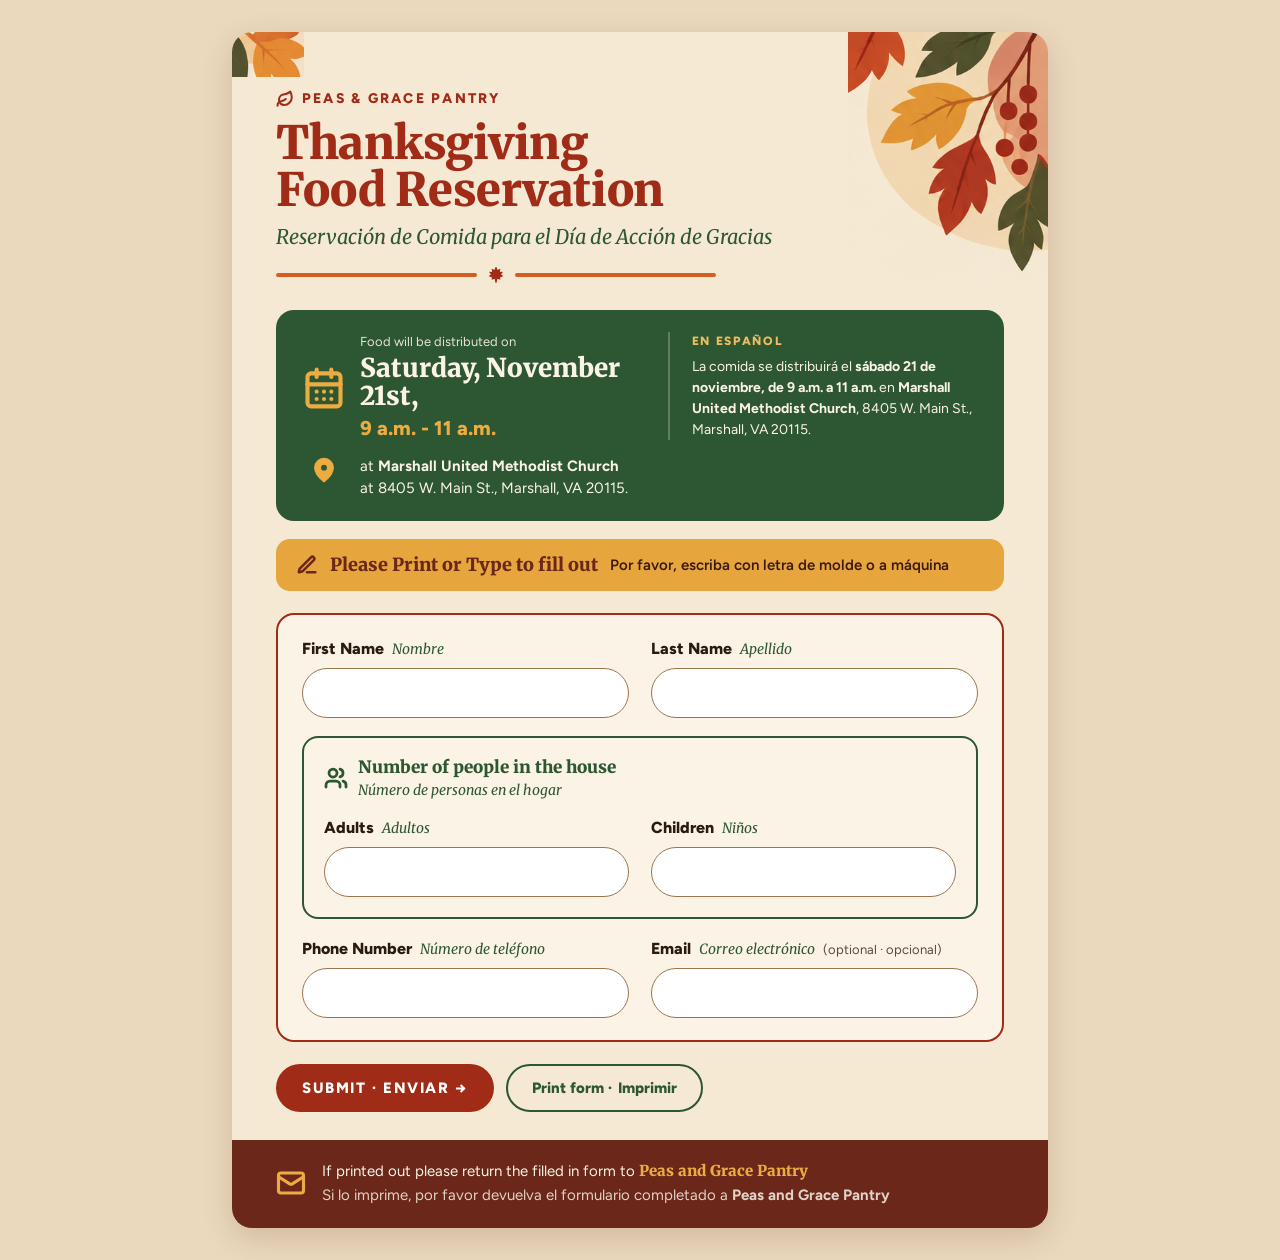
==== site/index.html @ 16106212 "Add bilingual Thanksgiving reservation form - site/: responsive, accessible bilingual form (prints t" ====
<!DOCTYPE html>
<html lang="en">
<head>
<meta charset="utf-8">
<meta name="viewport" content="width=device-width, initial-scale=1">
<title>Thanksgiving Food Reservation · Reservación de Comida — Peas &amp; Grace Pantry</title>
<meta name="description" content="Reserve a Thanksgiving food box from Peas &amp; Grace Pantry. Reserve una caja de comida para el Día de Acción de Gracias.">
<meta name="theme-color" content="#a02c18">
<link rel="preconnect" href="https://fonts.googleapis.com">
<link rel="preconnect" href="https://fonts.gstatic.com" crossorigin>
<link rel="stylesheet" href="https://fonts.googleapis.com/css2?family=Merriweather:ital,wght@0,900;1,400;1,700&amp;family=Figtree:wght@400;600;700;800&amp;display=swap">
<link rel="stylesheet" href="styles.css">
<script src="config.js"></script>
<script src="app.js" defer></script>
</head>
<body>
<a class="skip-link" href="#fn">Skip to form · Ir al formulario</a>
<main class="page">
<form class="sheet" id="reservation-form" novalidate aria-labelledby="form-title">

<img class="leaves leaves-tr" src="assets/leaves-tr.png" alt="" width="282" height="350">
<img class="leaves leaves-tl" src="assets/leaves-tl-v2.png" alt="" width="100" height="62">

<header class="masthead">
  <p class="org">
    <svg aria-hidden="true" focusable="false" width="18" height="18" viewBox="0 0 24 24" fill="none" stroke="currentColor" stroke-width="2.75" stroke-linecap="round" stroke-linejoin="round"><path d="M11 20A7 7 0 0 1 9.8 6.1C15.5 5 17 4.48 19 2c1 2 2 4.18 2 8 0 5.5-4.78 10-10 10Z"/><path d="M2 21c0-3 1.85-5.36 5.08-6C9.5 14.52 12 13 13 12"/></svg>
    <span>Peas &amp; Grace Pantry</span>
  </p>
  <h1 id="form-title">Thanksgiving Food Reservation <span class="visually-hidden" lang="es">· Reservación de Comida para el Día de Acción de Gracias</span></h1>
  <p class="subtitle" lang="es" aria-hidden="true">Reservación de Comida para el Día de Acción de Gracias</p>
  <div class="rule" aria-hidden="true">
    <span></span>
    <svg width="18" height="18" viewBox="0 0 24 24" fill="#a02c18" stroke="#a02c18" stroke-width="1.5" stroke-linejoin="round"><path d="M12 2l1.8 4.2 3.2-1.4-.9 4.1 4-.6-2.4 3.4 2.8 1.6-4.2 1.5.8 2.6-3.9-1.2L12 22l-1.2-5.8-3.9 1.2.8-2.6-4.2-1.5 2.8-1.6-2.4-3.4 4 .6-.9-4.1 3.2 1.4z"/></svg>
    <span></span>
  </div>
</header>

<section class="details" aria-label="Distribution details · Detalles de la distribución">
  <div class="details-en">
    <div class="details-row">
      <svg aria-hidden="true" focusable="false" class="icon-cal" width="44" height="44" viewBox="0 0 24 24" fill="none" stroke="#ecac41" stroke-width="2.25" stroke-linecap="round" stroke-linejoin="round"><path d="M8 2v4"/><path d="M16 2v4"/><rect width="18" height="18" x="3" y="4" rx="2"/><path d="M3 10h18"/><path d="M8 14h.01"/><path d="M12 14h.01"/><path d="M16 14h.01"/><path d="M8 18h.01"/><path d="M12 18h.01"/><path d="M16 18h.01"/></svg>
      <p class="when">
        <span class="when-lead">Food will be distributed on</span>
        <span class="when-date">Saturday, November 21st,</span>
        <span class="when-time">9 a.m. - 11 a.m.</span>
      </p>
    </div>
    <div class="details-row details-row--top">
      <svg aria-hidden="true" focusable="false" class="icon-pin" width="28" height="28" viewBox="0 0 24 24" fill="#ecac41" stroke="#ecac41" stroke-width="1" stroke-linecap="round" stroke-linejoin="round"><path d="M20 10c0 4.993-5.539 10.193-7.399 11.799a1 1 0 0 1-1.202 0C9.539 20.193 4 14.993 4 10a8 8 0 0 1 16 0"/><circle cx="12" cy="10" r="3" fill="#2d5633"/></svg>
      <p class="where">at <strong>Marshall United Methodist Church</strong><br>at 8405 W. Main St., Marshall, VA 20115.</p>
    </div>
  </div>
  <div class="details-es" lang="es">
    <p class="kicker">En español</p>
    <p>La comida se distribuirá el <strong>sábado 21 de noviembre, de 9 a.m. a 11 a.m.</strong> en <strong>Marshall United Methodist Church</strong>, 8405 W. Main St., Marshall, VA 20115.</p>
  </div>
</section>

<div class="band">
  <svg aria-hidden="true" focusable="false" width="22" height="22" viewBox="0 0 24 24" fill="none" stroke="#6a271a" stroke-width="2.75" stroke-linecap="round" stroke-linejoin="round"><path d="M12 20h9"/><path d="M16.376 3.622a1 1 0 0 1 3.002 3.002L7.368 18.635a2 2 0 0 1-.855.506l-2.872.838a.5.5 0 0 1-.62-.62l.838-2.872a2 2 0 0 1 .506-.854z"/></svg>
  <p class="band-en">Please Print or Type to fill out</p>
  <p class="band-es" lang="es">Por favor, escriba con letra de molde o a máquina</p>
</div>

<div class="fields">
  <div class="field">
    <label for="fn"><span class="en">First Name</span><span class="es" lang="es">Nombre</span></label>
    <input class="input" id="fn" name="firstName" autocomplete="given-name" required maxlength="80" aria-describedby="fn-err">
    <p class="error" id="fn-err" hidden></p>
  </div>
  <div class="field">
    <label for="ln"><span class="en">Last Name</span><span class="es" lang="es">Apellido</span></label>
    <input class="input" id="ln" name="lastName" autocomplete="family-name" required maxlength="80" aria-describedby="ln-err">
    <p class="error" id="ln-err" hidden></p>
  </div>

  <fieldset class="household">
    <legend>
      <svg aria-hidden="true" focusable="false" width="24" height="24" viewBox="0 0 24 24" fill="none" stroke="#2d5633" stroke-width="2.75" stroke-linecap="round" stroke-linejoin="round"><path d="M16 21v-2a4 4 0 0 0-4-4H6a4 4 0 0 0-4 4v2"/><circle cx="9" cy="7" r="4"/><path d="M22 21v-2a4 4 0 0 0-3-3.87"/><path d="M16 3.13a4 4 0 0 1 0 7.75"/></svg>
      <span class="legend-text"><span class="legend-en">Number of people in the house</span><span class="legend-es" lang="es">Número de personas en el hogar</span></span>
    </legend>
    <div class="field">
      <label for="ad"><span class="en">Adults</span><span class="es" lang="es">Adultos</span></label>
      <input class="input" id="ad" name="adults" type="number" min="0" max="50" step="1" inputmode="numeric" required aria-describedby="ad-err">
      <p class="error" id="ad-err" hidden></p>
    </div>
    <div class="field">
      <label for="ch"><span class="en">Children</span><span class="es" lang="es">Niños</span></label>
      <input class="input" id="ch" name="children" type="number" min="0" max="50" step="1" inputmode="numeric" required aria-describedby="ch-err">
      <p class="error" id="ch-err" hidden></p>
    </div>
  </fieldset>

  <div class="field">
    <label for="ph"><span class="en">Phone Number</span><span class="es" lang="es">Número de teléfono</span></label>
    <input class="input" id="ph" name="phone" type="tel" autocomplete="tel" required maxlength="30" aria-describedby="ph-err">
    <p class="error" id="ph-err" hidden></p>
  </div>
  <div class="field">
    <label for="em"><span class="en">Email</span><span class="es" lang="es">Correo electrónico</span><span class="optional">(optional · <span lang="es">opcional</span>)</span></label>
    <input class="input" id="em" name="email" type="email" autocomplete="email" maxlength="120" aria-describedby="em-err">
    <p class="error" id="em-err" hidden></p>
  </div>

  <!-- Spam trap: hidden from people and assistive tech; bots tend to fill it in. -->
  <div class="trap" aria-hidden="true">
    <label for="website">Leave this empty</label>
    <input id="website" name="website" type="text" tabindex="-1" autocomplete="off">
  </div>
</div>

<div class="actions" id="actions" data-noprint>
  <button type="submit" class="btn btn-submit" id="submit-btn">Submit · <span lang="es">Enviar</span> <span aria-hidden="true">→</span></button>
  <button type="button" class="btn btn-print" id="print-btn">Print form · <span lang="es">Imprimir</span></button>
</div>

<div class="alert" id="send-error" role="alert" hidden data-noprint></div>

<div class="thanks" id="thanks" tabindex="-1" hidden data-noprint>
  <p class="thanks-title">Thank you, <span id="thanks-name"></span>!</p>
  <p>Your reservation has been received. See you Saturday, November 21st.</p>
  <p class="thanks-es" lang="es">Hemos recibido su reservación. Nos vemos el sábado 21 de noviembre.</p>
  <div><button type="button" class="btn btn-edit" id="edit-btn">Edit · <span lang="es">Editar</span></button></div>
</div>

<footer class="return-note">
  <svg aria-hidden="true" focusable="false" width="30" height="30" viewBox="0 0 24 24" fill="none" stroke="#ecac41" stroke-width="2.5" stroke-linecap="round" stroke-linejoin="round"><rect width="20" height="16" x="2" y="4" rx="2"/><path d="m22 7-8.97 5.7a1.94 1.94 0 0 1-2.06 0L2 7"/></svg>
  <div>
    <p>If printed out please return the filled in form to <strong class="pantry">Peas and Grace Pantry</strong></p>
    <p class="return-es" lang="es">Si lo imprime, por favor devuelva el formulario completado a <strong>Peas and Grace Pantry</strong></p>
  </div>
</footer>
</form>
</main>
</body>
</html>
---- site/styles.css ----
/* Thanksgiving Food Reservation — colors and type match the Peas & Grace flyer. */
:root {
  --rust: #a02c18;
  --rust-dark: #86230f;
  --brown: #6a271a;
  --green: #2d5633;
  --green-tint: #e3e6cf;
  --gold: #ecac41;
  --gold-text: #f2bd5e;   /* lighter gold for small text on green (4.9:1) */
  --gold-band: #e6a63d;
  --orange: #d45e21;
  --cream: #fbf3e5;
  --sheet: #f5e9d3;
  --page: #ead9bd;
  --ink: #2a1a14;
  --input-border: #9a7550; /* 3.8:1 against the card, so boxes are visible to low-vision users */
  --error: #a02c18;
  --serif: Merriweather, Georgia, serif;
  --sans: Figtree, system-ui, -apple-system, "Segoe UI", sans-serif;
  --sheet-pad: 44px;
}

*, *::before, *::after { box-sizing: border-box; }
html { -webkit-text-size-adjust: 100%; }
body {
  margin: 0;
  background: var(--page);
  color: var(--ink);
  font-family: var(--sans);
  font-size: 15px;
  line-height: 1.55;
  -webkit-print-color-adjust: exact;
  print-color-adjust: exact;
}
p { margin: 0; }
img { display: block; max-width: 100%; }
a { color: var(--rust); }
a:hover { color: var(--brown); }
:focus { outline: none; }
:focus-visible { outline: 3px solid var(--orange); outline-offset: 2px; }

.visually-hidden {
  position: absolute !important; width: 1px; height: 1px; padding: 0; margin: -1px;
  overflow: hidden; clip: rect(0 0 0 0); white-space: nowrap; border: 0;
}
.skip-link {
  position: absolute; left: 16px; top: -100px; z-index: 10;
  background: var(--rust); color: #fff; padding: 10px 16px; border-radius: 999px;
  font-weight: 700; text-decoration: none;
}
.skip-link:focus { top: 12px; color: #fff; }

/* — page & sheet — */
.page { min-height: 100vh; padding: 32px 16px; }
.sheet {
  position: relative; overflow: hidden;
  max-width: 8.5in; margin: 0 auto;
  background: var(--sheet);
  border-radius: 20px;
  box-shadow: 0 10px 30px rgba(106, 39, 26, .18);
  padding: var(--sheet-pad) var(--sheet-pad) 0;
}
.leaves { position: absolute; top: 0; height: auto; pointer-events: none; }
.leaves-tr { right: 0; width: 200px; }
.leaves-tl { left: 0; width: 72px; }

/* — masthead — */
.masthead { position: relative; display: flex; flex-direction: column; gap: 10px; max-width: 74%; }
.org {
  display: flex; align-items: center; gap: 8px; margin-top: 12px;
  color: var(--rust); font-weight: 800; font-size: 14px; letter-spacing: .16em; text-transform: uppercase;
}
h1 {
  margin: 0; color: var(--rust);
  font-family: var(--serif); font-weight: 900; font-size: 46px; line-height: 1.02; letter-spacing: -.01em;
  text-wrap: balance;
}
.subtitle { font-family: var(--serif); font-style: italic; font-size: 20px; line-height: 1.3; color: var(--green); }
.rule { display: flex; align-items: center; gap: 10px; margin-top: 6px; max-width: 440px; }
.rule span { flex: 1; height: 4px; border-radius: 4px; background: var(--orange); }

/* — distribution details (green box) — */
.details {
  position: relative; margin-top: 26px;
  background: var(--green); color: var(--cream);
  border-radius: 18px; padding: 22px 26px;
  display: grid; grid-template-columns: minmax(0, 1.1fr) minmax(0, 1fr); gap: 24px; align-items: start;
}
.details-en { display: flex; flex-direction: column; gap: 12px; }
.details-row { display: flex; gap: 14px; align-items: center; }
.details-row--top { align-items: flex-start; }
.icon-cal { flex: none; }
.icon-pin { flex: none; margin: 0 8px; }
.when { display: flex; flex-direction: column; gap: 2px; }
.when-lead { font-size: 13px; opacity: .9; }
.when-date { font-family: var(--serif); font-weight: 900; font-size: 26px; line-height: 1.1; }
.when-time { font-weight: 800; font-size: 20px; color: var(--gold); }
.where { font-size: 15px; line-height: 1.45; }
.details-es {
  display: flex; flex-direction: column; gap: 6px;
  padding-left: 22px; border-left: 2px solid rgba(251, 243, 229, .25);
  font-size: 14px; line-height: 1.5;
}
.details-es p { text-wrap: pretty; }
.kicker { font-weight: 800; font-size: 12px; letter-spacing: .14em; text-transform: uppercase; color: var(--gold-text); }

/* — "Please print or type" band — */
.band {
  position: relative; margin-top: 18px;
  background: var(--gold-band); border-radius: 14px; padding: 12px 20px;
  display: flex; align-items: center; gap: 12px; flex-wrap: wrap;
}
.band svg { flex: none; }
.band-en { font-family: var(--serif); font-weight: 900; font-size: 18px; color: var(--brown); }
.band-es { font-size: 15px; font-weight: 600; color: #3d1a10; }

/* — fields — */
.fields {
  position: relative; margin-top: 22px;
  border: 2px solid var(--rust); border-radius: 18px; padding: 22px 24px;
  display: grid; grid-template-columns: repeat(2, minmax(0, 1fr)); gap: 18px 22px;
  background: var(--cream);
}
.field { min-width: 0; }
.field > label {
  display: flex; flex-wrap: wrap; column-gap: 8px; align-items: baseline;
  color: var(--ink); font-size: 16px; margin-bottom: 6px;
}
.en { font-weight: 800; }
.es { font-family: var(--serif); font-style: italic; font-size: 14px; color: var(--green); }
.optional { font-size: 13px; color: #5c4a40; }
.input {
  display: block; width: 100%; height: 50px; margin: 0;
  font: inherit; font-size: 17px; color: var(--ink); caret-color: var(--rust);
  background: #fff;
  border: 1.5px solid var(--input-border); border-radius: 999px; padding: 0 18px;
  -moz-appearance: textfield;
}
.input::-webkit-outer-spin-button, .input::-webkit-inner-spin-button { -webkit-appearance: none; margin: 0; }
.input:hover { border-color: var(--brown); }
.input:focus-visible { border-color: var(--orange); outline: 3px solid var(--orange); outline-offset: 1px; }
.input[aria-invalid="true"] { border-color: var(--error); border-width: 2px; }
.error {
  display: flex; gap: 6px; align-items: flex-start;
  margin-top: 6px; padding-left: 12px;
  color: var(--error); font-size: 14px; font-weight: 700; line-height: 1.35;
}
.error::before { content: "!"; flex: none; display: inline-grid; place-items: center; width: 18px; height: 18px; border-radius: 50%; background: var(--error); color: #fff; font-size: 12px; margin-top: 1px; }
.error[hidden] { display: none; }

.household {
  grid-column: 1 / -1; min-width: 0;
  border: 2px solid var(--green); border-radius: 16px; margin: 0; padding: 16px 20px 20px;
  display: grid; grid-template-columns: repeat(2, minmax(0, 1fr)); gap: 12px 22px;
}
.household legend {
  float: left; grid-column: 1 / -1; width: 100%; padding: 0; margin-bottom: 2px;
  display: flex; gap: 10px; align-items: center;
}
.household legend svg { flex: none; }
.legend-text { display: flex; flex-direction: column; }
.legend-en { font-family: var(--serif); font-weight: 900; font-size: 17px; color: var(--green); }
.legend-es { font-family: var(--serif); font-style: italic; font-size: 14px; color: var(--green); }

.trap { position: absolute; left: -9999px; width: 1px; height: 1px; overflow: hidden; }

/* — buttons — */
.actions { position: relative; margin-top: 22px; display: flex; gap: 12px; flex-wrap: wrap; align-items: center; }
.actions[hidden] { display: none; }
.btn {
  display: inline-flex; align-items: center; justify-content: center; gap: 6px;
  min-height: 48px; cursor: pointer; white-space: nowrap;
  font-family: var(--sans); font-weight: 800; font-size: 15px; line-height: 1.2;
  border-radius: 999px;
}
.btn:disabled { opacity: .6; cursor: progress; }
.btn-submit {
  background: var(--rust); color: #fff; border: 0; padding: 14px 26px;
  letter-spacing: .1em; text-transform: uppercase;
}
.btn-submit:hover:not(:disabled) { background: var(--rust-dark); }
.btn-submit:active:not(:disabled) { background: var(--brown); }
.btn-print { background: transparent; color: var(--green); border: 2px solid var(--green); padding: 12px 24px; }
.btn-print:hover { background: var(--green-tint); }
.btn-edit {
  min-height: 44px; margin-top: 8px;
  background: transparent; color: var(--cream); border: 2px solid var(--cream); padding: 8px 18px; font-weight: 700;
}
.btn-edit:hover { background: rgba(251, 243, 229, .12); }
.btn-edit:focus-visible { outline-color: var(--gold); }

/* — status messages — */
.alert {
  position: relative; margin-top: 16px;
  background: #fde9e4; color: #6d1a0c; border: 2px solid var(--error); border-radius: 14px; padding: 12px 18px;
  font-size: 15px; font-weight: 600;
}
.alert[hidden] { display: none; }
.thanks {
  position: relative; margin-top: 22px;
  background: var(--green); color: var(--cream); border-radius: 18px; padding: 18px 24px;
  display: flex; flex-direction: column; gap: 4px; font-size: 15px;
}
.thanks[hidden] { display: none; }
.thanks:focus-visible { outline-offset: 3px; }
.thanks-title { font-family: var(--serif); font-weight: 900; font-size: 22px; }
.thanks-es { color: var(--gold-text); }

/* — footer — */
.return-note {
  position: relative; margin: 28px calc(-1 * var(--sheet-pad)) 0;
  background: var(--brown); color: var(--cream);
  padding: 20px var(--sheet-pad) 22px;
  display: flex; align-items: center; gap: 16px;
}
.return-note svg { flex: none; }
.return-note > div { display: flex; flex-direction: column; gap: 3px; font-size: 15px; line-height: 1.4; }
.pantry { font-family: var(--serif); font-weight: 900; color: var(--gold); }
.return-es { color: #e2d3c6; }

/* — tablet — */
@media screen and (max-width: 760px) {
  :root { --sheet-pad: 28px; }
  .page { padding: 20px 12px; }
  .leaves-tr { width: 150px; }
  h1 { font-size: 38px; }
  .details { grid-template-columns: minmax(0, 1fr); gap: 16px; }
  .details-es { padding-left: 0; padding-top: 14px; border-left: 0; border-top: 2px solid rgba(251, 243, 229, .25); }
}

/* — phone — */
@media screen and (max-width: 560px) {
  :root { --sheet-pad: 18px; }
  .page { padding: 0; }
  .sheet { border-radius: 0; box-shadow: none; }
  .leaves-tr { width: 104px; }
  .leaves-tl { width: 52px; }
  .masthead { max-width: calc(100% - 64px); }
  .org { font-size: 12px; letter-spacing: .12em; margin-top: 20px; }
  h1 { font-size: 32px; line-height: 1.08; }
  .subtitle { font-size: 17px; }
  .details { padding: 18px; border-radius: 16px; }
  .icon-cal { width: 36px; height: 36px; }
  .icon-pin { margin: 0 4px; }
  .when-date { font-size: 23px; }
  .band { padding: 12px 16px; row-gap: 4px; }
  .band-es { flex-basis: 100%; padding-left: 34px; }
  .fields { grid-template-columns: minmax(0, 1fr); padding: 18px 14px; border-radius: 16px; }
  .household { grid-template-columns: minmax(0, 1fr) minmax(0, 1fr); padding: 14px 14px 16px; gap: 12px 14px; }
  .actions .btn { flex: 1 1 100%; }
  .return-note { align-items: flex-start; }
}

@media screen and (max-width: 340px) {
  .household { grid-template-columns: minmax(0, 1fr); }
  .btn-submit { letter-spacing: .04em; padding-inline: 16px; }
}

@media (prefers-reduced-motion: no-preference) {
  .btn, .input { transition: background-color .15s, border-color .15s; }
}

@media (forced-colors: active) {
  .input, .btn, .fields, .household, .details, .band, .thanks, .alert { border: 2px solid CanvasText; }
}

/* — print: one US Letter page with empty boxes to write in — */
@media print {
  @page { size: letter; margin: .3in; }
  :root { --sheet-pad: 32px; }
  body { background: #fff; }
  .page { padding: 0; min-height: 0; }
  .skip-link, [data-noprint], .error { display: none !important; }
  .sheet { box-shadow: none; margin: 0; max-width: none; border-radius: 20px; padding: 24px 32px 0; zoom: .9; }
  /* Keep everything on one sheet of US Letter. */
  .masthead { gap: 6px; }
  h1 { font-size: 40px; }
  .details { margin-top: 18px; padding: 18px 24px; }
  .band { margin-top: 14px; padding: 10px 20px; }
  .fields { margin-top: 16px; padding: 18px 22px; gap: 14px 22px; }
  .household { padding: 12px 20px 16px; }
  .return-note { margin-top: 18px; padding-top: 16px; padding-bottom: 18px; }
}
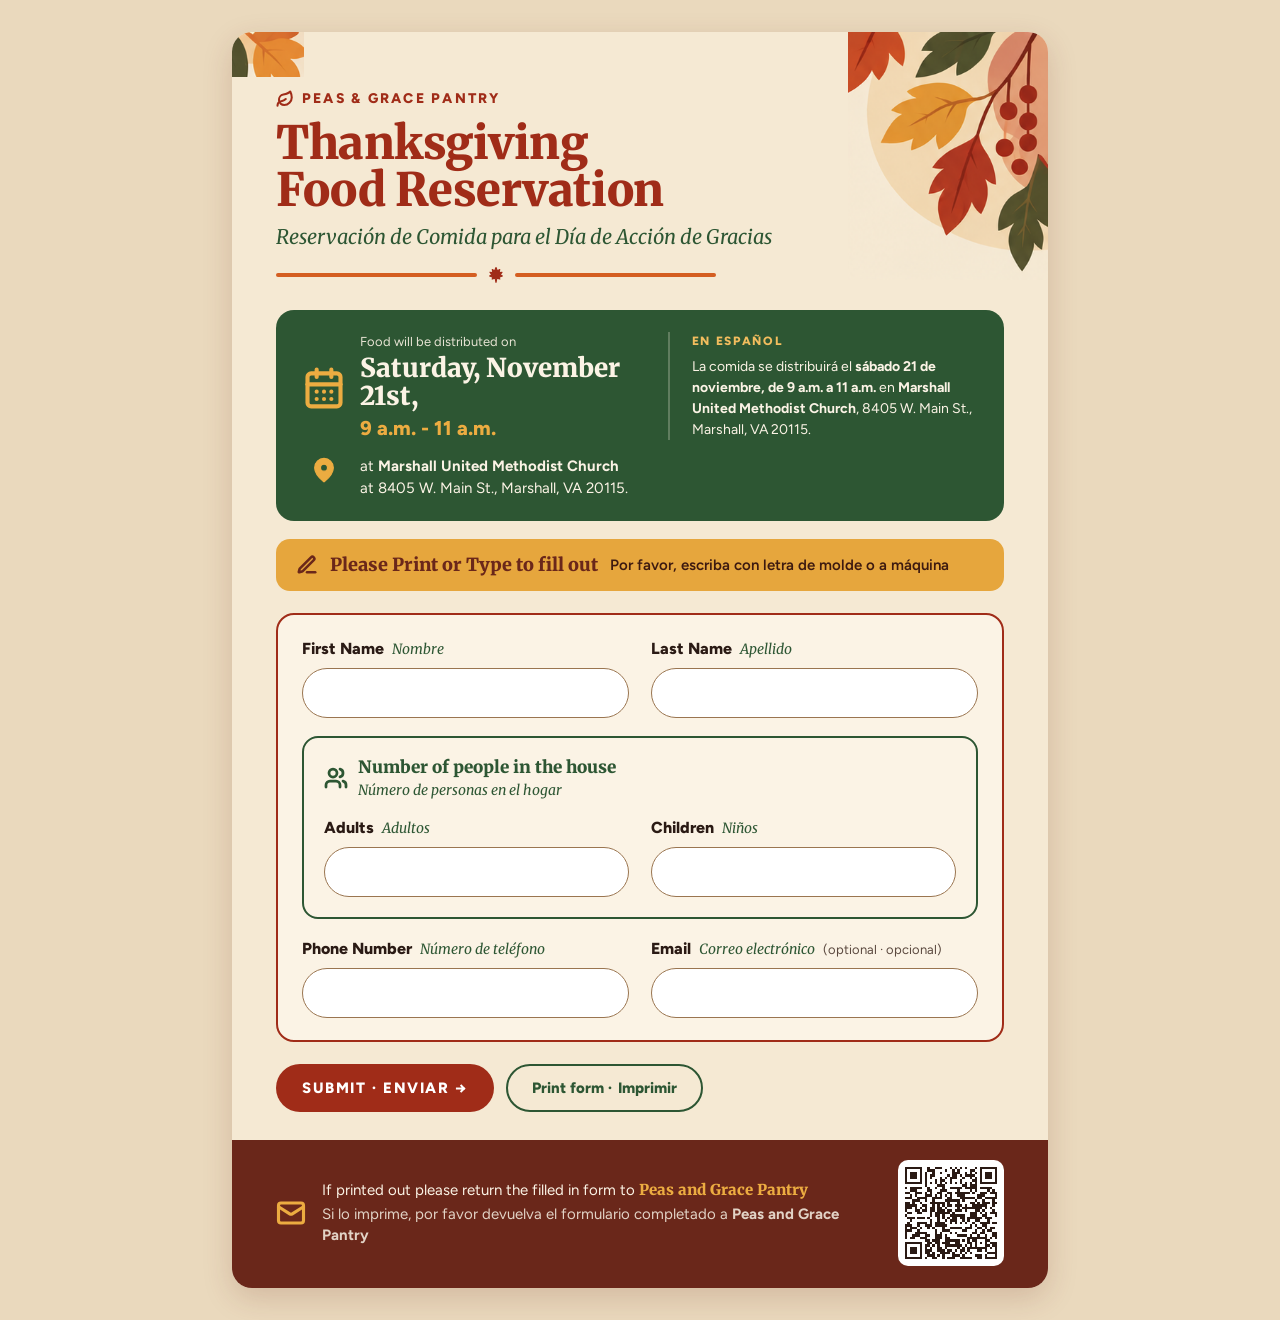
==== commit dcf62d5f: "Add QR code to the online form on printed/PDF copies Co-Authored-By: Claude Opus 5.5 <noreply@anthro" ====
--- a/site/index.html
+++ b/site/index.html
@@ -128,6 +128,10 @@
   <div>
     <p>If printed out please return the filled in form to <strong class="pantry">Peas and Grace Pantry</strong></p>
     <p class="return-es" lang="es">Si lo imprime, por favor devuelva el formulario completado a <strong>Peas and Grace Pantry</strong></p>
+    <p class="online-note print-only">Prefer to reserve online? Scan the code. · <span lang="es">¿Prefiere reservar en línea? Escanee el código.</span><br><span class="online-url">absenteerealitycheck.github.io/thanksgiving-reservations</span></p>
+  </div>
+  <div class="qr print-only">
+    <img src="assets/qr-online-form.svg" alt="QR code to the online reservation form" width="92" height="92">
   </div>
 </footer>
 </form>
--- a/site/styles.css
+++ b/site/styles.css
@@ -217,6 +217,13 @@
 .return-note > div { display: flex; flex-direction: column; gap: 3px; font-size: 15px; line-height: 1.4; }
 .pantry { font-family: var(--serif); font-weight: 900; color: var(--gold); }
 .return-es { color: #e2d3c6; }
+
+/* QR code back to the online form — shown only on paper / PDF */
+.print-only { display: none; }
+.online-note { margin-top: 6px; font-weight: 700; color: var(--gold); }
+.online-url { font-weight: 600; color: var(--cream); letter-spacing: .01em; }
+.qr { flex: none; margin-left: auto; background: #fff; border-radius: 10px; padding: 7px; }
+.qr img { width: 92px; height: 92px; }
 
 /* — tablet — */
 @media screen and (max-width: 760px) {
@@ -271,6 +278,7 @@
   body { background: #fff; }
   .page { padding: 0; min-height: 0; }
   .skip-link, [data-noprint], .error { display: none !important; }
+  .print-only { display: block; }
   .sheet { box-shadow: none; margin: 0; max-width: none; border-radius: 20px; padding: 24px 32px 0; zoom: .9; }
   /* Keep everything on one sheet of US Letter. */
   .masthead { gap: 6px; }
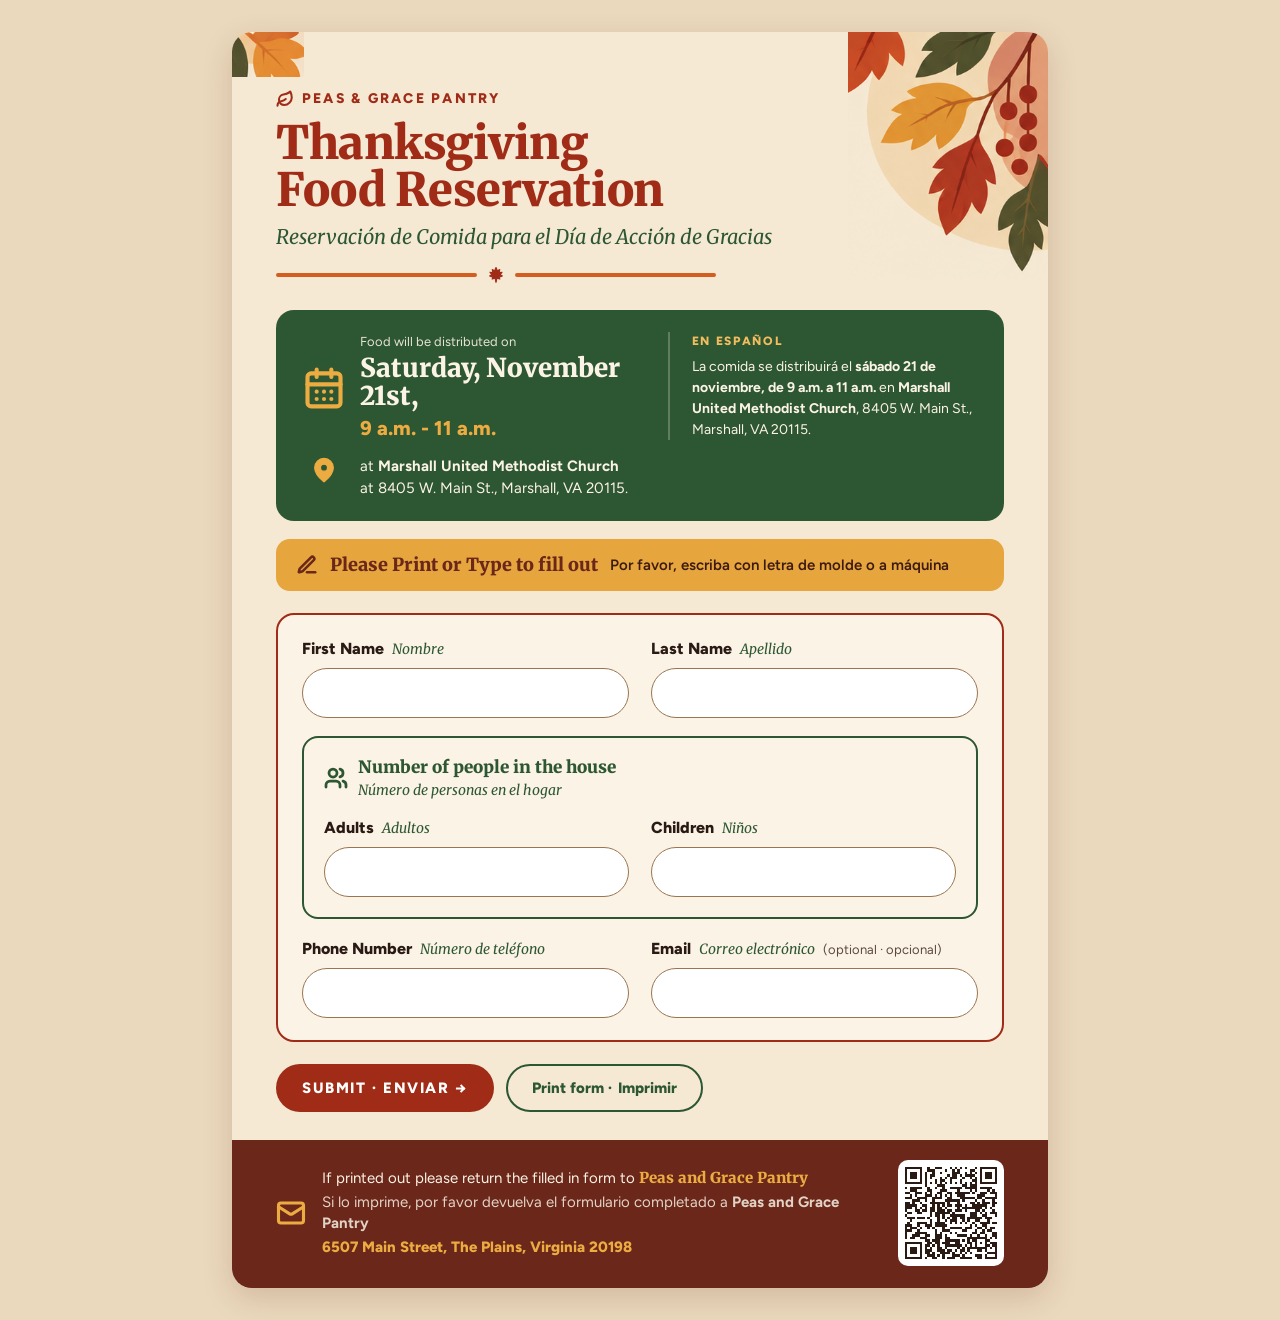
==== commit dc363006: "Add Peas and Grace Pantry return address to footer Co-Authored-By: Claude Opus 5.5 <noreply@anthropi" ====
--- a/site/index.html
+++ b/site/index.html
@@ -128,6 +128,7 @@
   <div>
     <p>If printed out please return the filled in form to <strong class="pantry">Peas and Grace Pantry</strong></p>
     <p class="return-es" lang="es">Si lo imprime, por favor devuelva el formulario completado a <strong>Peas and Grace Pantry</strong></p>
+    <address class="pantry-address">6507 Main Street, The Plains, Virginia 20198</address>
     <p class="online-note print-only">Prefer to reserve online? Scan the code. · <span lang="es">¿Prefiere reservar en línea? Escanee el código.</span><br><span class="online-url">absenteerealitycheck.github.io/thanksgiving-reservations</span></p>
   </div>
   <div class="qr print-only">
--- a/site/styles.css
+++ b/site/styles.css
@@ -217,10 +217,11 @@
 .return-note > div { display: flex; flex-direction: column; gap: 3px; font-size: 15px; line-height: 1.4; }
 .pantry { font-family: var(--serif); font-weight: 900; color: var(--gold); }
 .return-es { color: #e2d3c6; }
+.pantry-address { font-style: normal; font-weight: 800; color: var(--gold); }
 
 /* QR code back to the online form — shown only on paper / PDF */
 .print-only { display: none; }
-.online-note { margin-top: 6px; font-weight: 700; color: var(--gold); }
+.online-note { margin-top: 8px; padding-top: 8px; border-top: 1px solid rgba(251, 243, 229, .25); font-weight: 600; color: #e2d3c6; }
 .online-url { font-weight: 600; color: var(--cream); letter-spacing: .01em; }
 .qr { flex: none; margin-left: auto; background: #fff; border-radius: 10px; padding: 7px; }
 .qr img { width: 92px; height: 92px; }
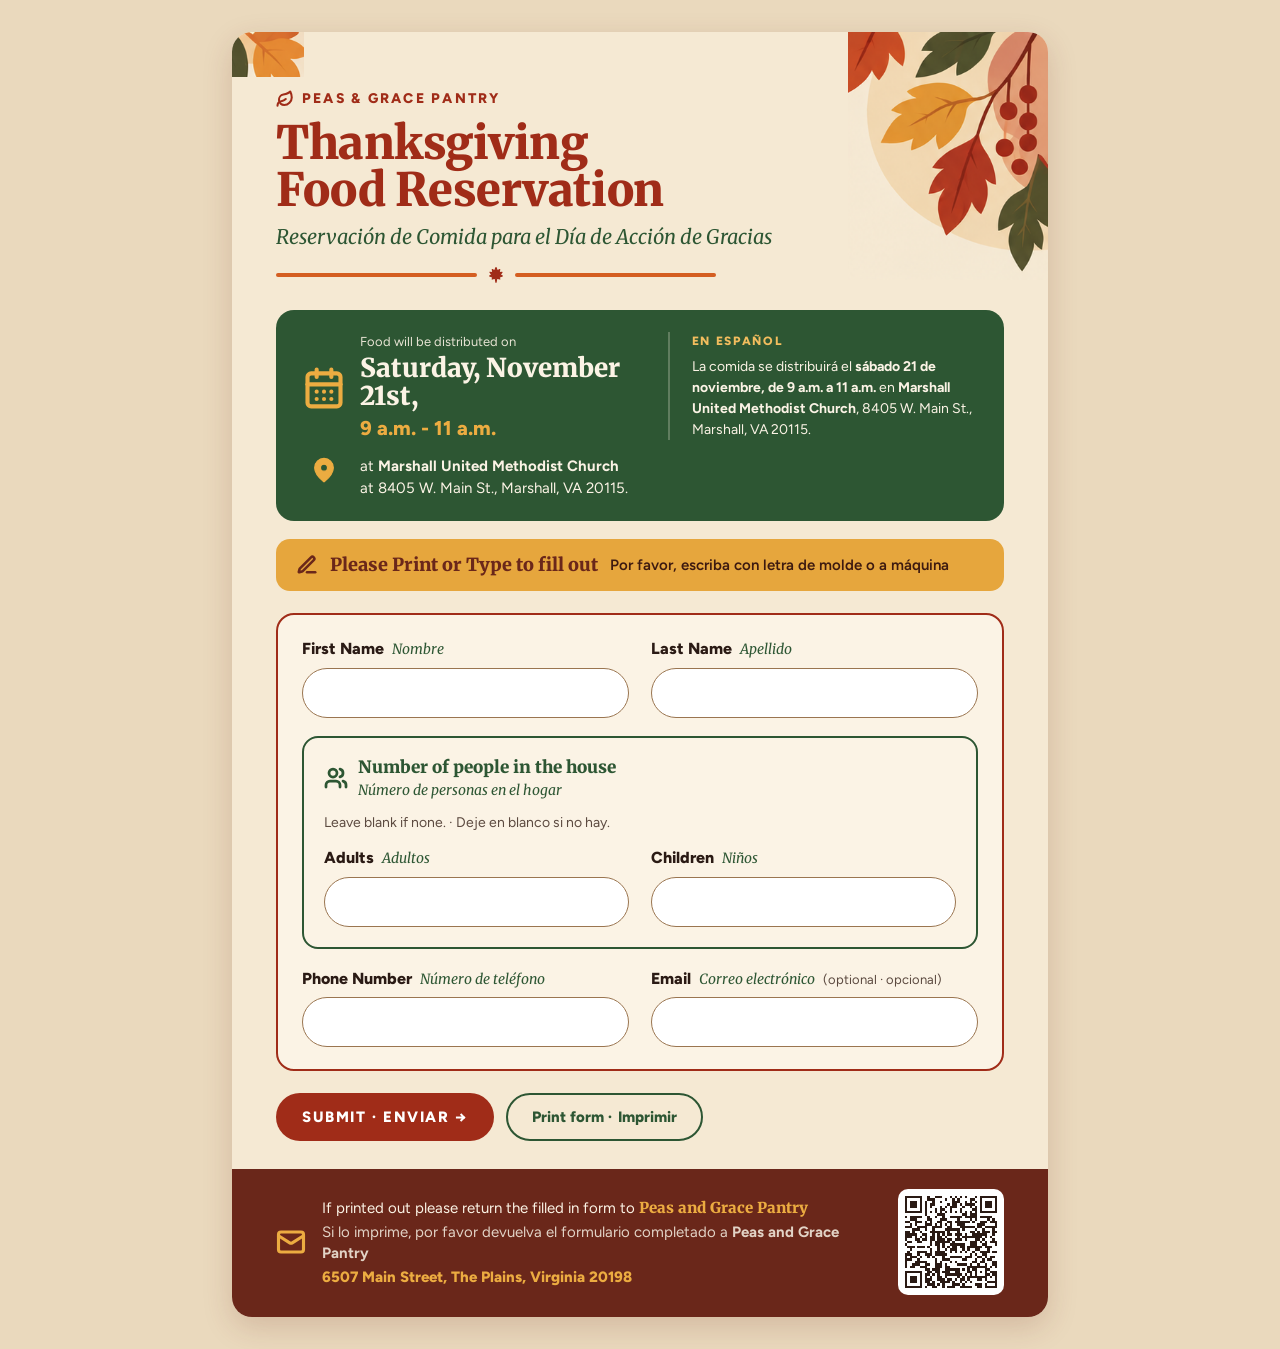
==== commit e333a003: "Treat a blank adult or child count as zero A household needs at least one person in total; whichever" ====
--- a/site/index.html
+++ b/site/index.html
@@ -79,14 +79,15 @@
       <svg aria-hidden="true" focusable="false" width="24" height="24" viewBox="0 0 24 24" fill="none" stroke="#2d5633" stroke-width="2.75" stroke-linecap="round" stroke-linejoin="round"><path d="M16 21v-2a4 4 0 0 0-4-4H6a4 4 0 0 0-4 4v2"/><circle cx="9" cy="7" r="4"/><path d="M22 21v-2a4 4 0 0 0-3-3.87"/><path d="M16 3.13a4 4 0 0 1 0 7.75"/></svg>
       <span class="legend-text"><span class="legend-en">Number of people in the house</span><span class="legend-es" lang="es">Número de personas en el hogar</span></span>
     </legend>
+    <p class="household-hint" id="household-hint">Leave blank if none. · <span lang="es">Deje en blanco si no hay.</span></p>
     <div class="field">
       <label for="ad"><span class="en">Adults</span><span class="es" lang="es">Adultos</span></label>
-      <input class="input" id="ad" name="adults" type="number" min="0" max="50" step="1" inputmode="numeric" required aria-describedby="ad-err">
+      <input class="input" id="ad" name="adults" type="number" min="0" max="50" step="1" inputmode="numeric" aria-describedby="household-hint ad-err">
       <p class="error" id="ad-err" hidden></p>
     </div>
     <div class="field">
       <label for="ch"><span class="en">Children</span><span class="es" lang="es">Niños</span></label>
-      <input class="input" id="ch" name="children" type="number" min="0" max="50" step="1" inputmode="numeric" required aria-describedby="ch-err">
+      <input class="input" id="ch" name="children" type="number" min="0" max="50" step="1" inputmode="numeric" aria-describedby="household-hint ch-err">
       <p class="error" id="ch-err" hidden></p>
     </div>
   </fieldset>
--- a/site/styles.css
+++ b/site/styles.css
@@ -161,6 +161,7 @@
 .legend-text { display: flex; flex-direction: column; }
 .legend-en { font-family: var(--serif); font-weight: 900; font-size: 17px; color: var(--green); }
 .legend-es { font-family: var(--serif); font-style: italic; font-size: 14px; color: var(--green); }
+.household-hint { grid-column: 1 / -1; margin: -4px 0 0; font-size: 14px; color: #5c4a40; }
 
 .trap { position: absolute; left: -9999px; width: 1px; height: 1px; overflow: hidden; }
 
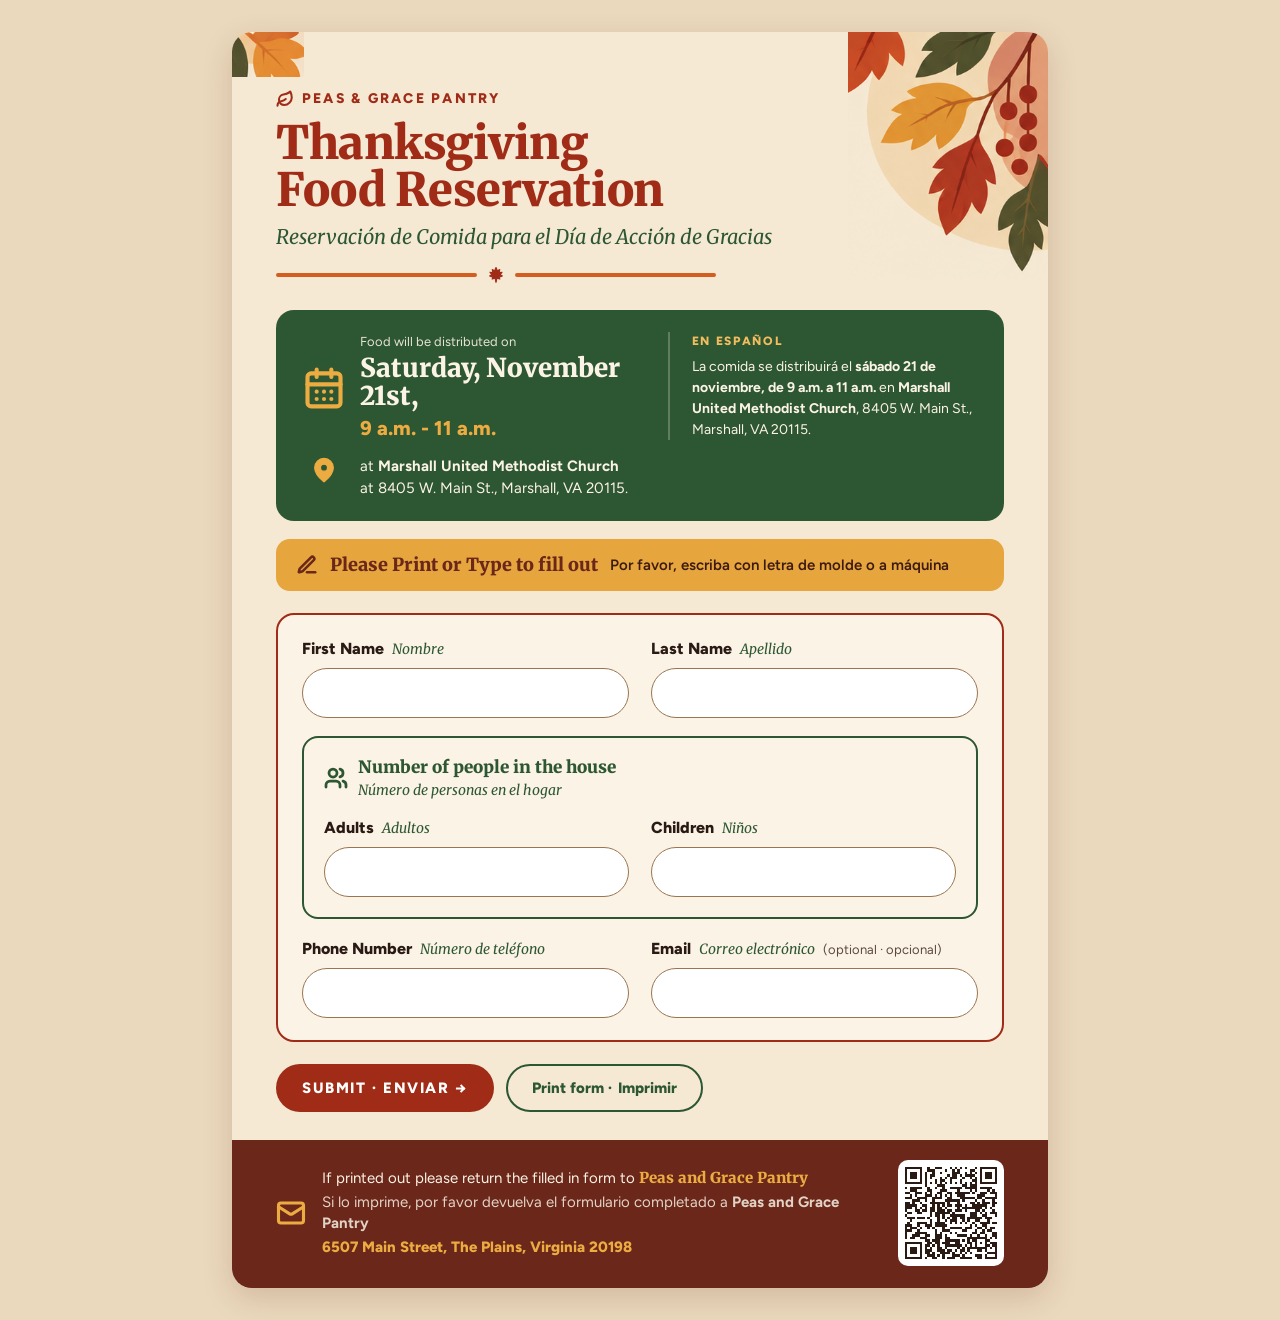
==== commit 41809a93: "Remove 'leave blank if none' hint Co-Authored-By: Claude Opus 5.5 <noreply@anthropic.com> Claude-Ses" ====
--- a/site/index.html
+++ b/site/index.html
@@ -79,15 +79,14 @@
       <svg aria-hidden="true" focusable="false" width="24" height="24" viewBox="0 0 24 24" fill="none" stroke="#2d5633" stroke-width="2.75" stroke-linecap="round" stroke-linejoin="round"><path d="M16 21v-2a4 4 0 0 0-4-4H6a4 4 0 0 0-4 4v2"/><circle cx="9" cy="7" r="4"/><path d="M22 21v-2a4 4 0 0 0-3-3.87"/><path d="M16 3.13a4 4 0 0 1 0 7.75"/></svg>
       <span class="legend-text"><span class="legend-en">Number of people in the house</span><span class="legend-es" lang="es">Número de personas en el hogar</span></span>
     </legend>
-    <p class="household-hint" id="household-hint">Leave blank if none. · <span lang="es">Deje en blanco si no hay.</span></p>
     <div class="field">
       <label for="ad"><span class="en">Adults</span><span class="es" lang="es">Adultos</span></label>
-      <input class="input" id="ad" name="adults" type="number" min="0" max="50" step="1" inputmode="numeric" aria-describedby="household-hint ad-err">
+      <input class="input" id="ad" name="adults" type="number" min="0" max="50" step="1" inputmode="numeric" aria-describedby="ad-err">
       <p class="error" id="ad-err" hidden></p>
     </div>
     <div class="field">
       <label for="ch"><span class="en">Children</span><span class="es" lang="es">Niños</span></label>
-      <input class="input" id="ch" name="children" type="number" min="0" max="50" step="1" inputmode="numeric" aria-describedby="household-hint ch-err">
+      <input class="input" id="ch" name="children" type="number" min="0" max="50" step="1" inputmode="numeric" aria-describedby="ch-err">
       <p class="error" id="ch-err" hidden></p>
     </div>
   </fieldset>
--- a/site/styles.css
+++ b/site/styles.css
@@ -161,7 +161,6 @@
 .legend-text { display: flex; flex-direction: column; }
 .legend-en { font-family: var(--serif); font-weight: 900; font-size: 17px; color: var(--green); }
 .legend-es { font-family: var(--serif); font-style: italic; font-size: 14px; color: var(--green); }
-.household-hint { grid-column: 1 / -1; margin: -4px 0 0; font-size: 14px; color: #5c4a40; }
 
 .trap { position: absolute; left: -9999px; width: 1px; height: 1px; overflow: hidden; }
 
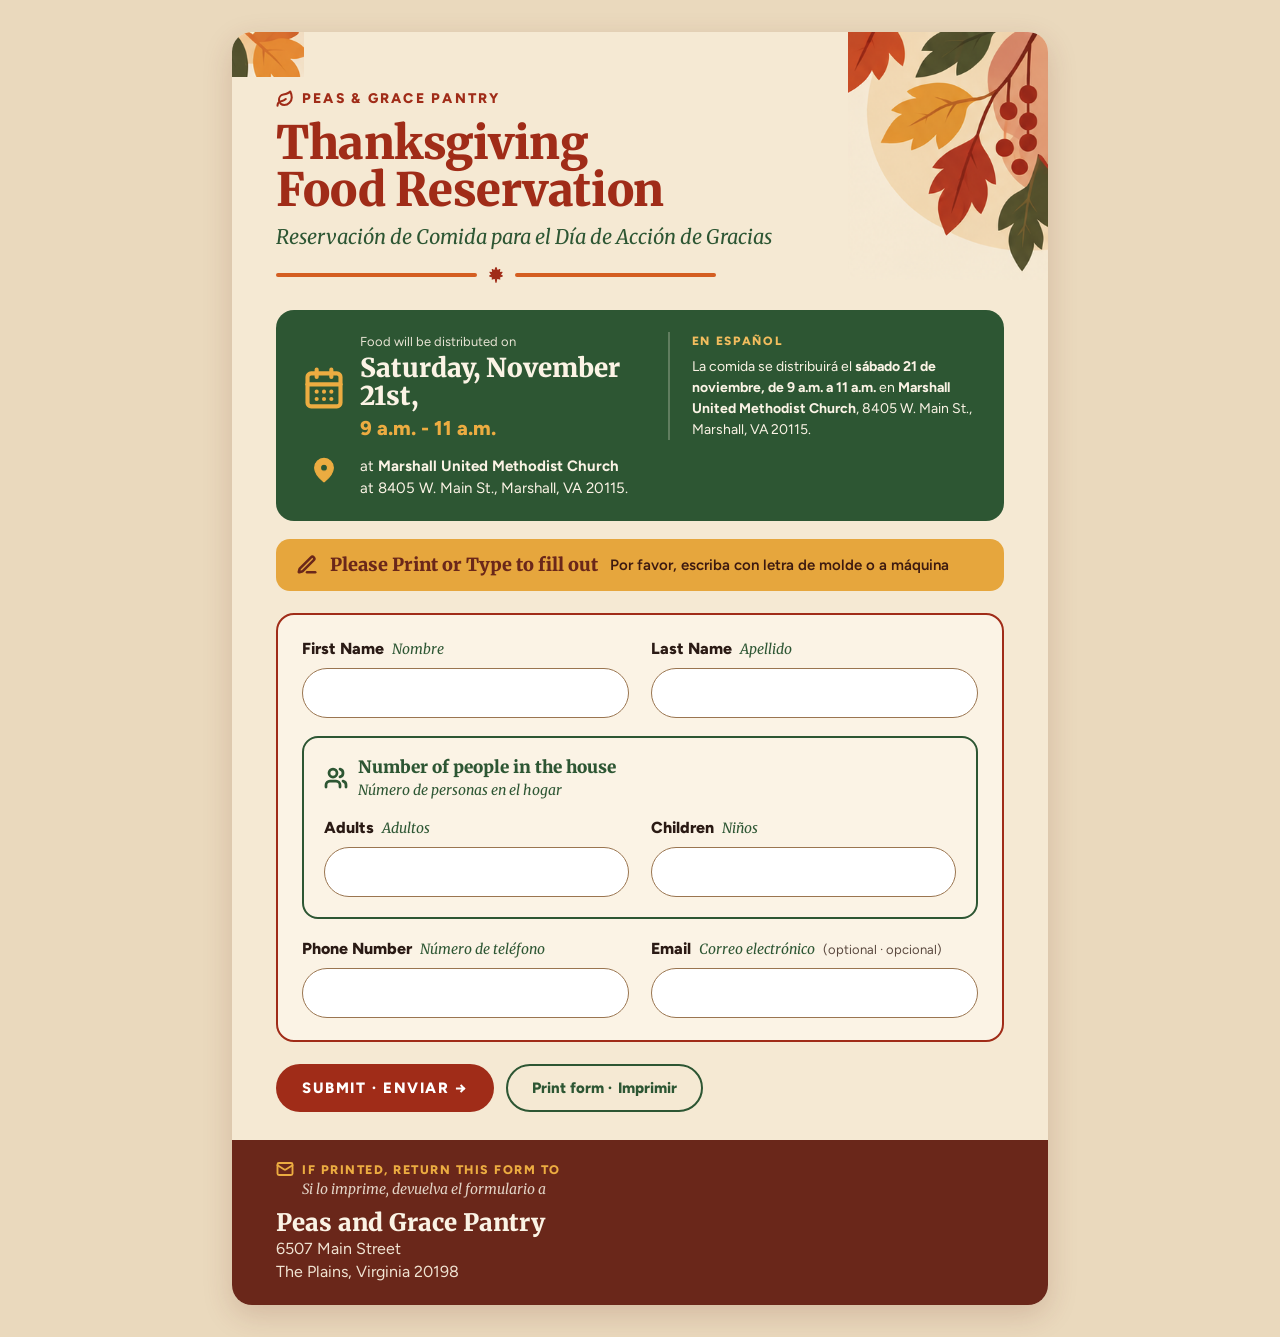
==== commit 399977f6: "Redesign footer as a return card (option A) Return instructions as a bilingual kicker, pantry name a" ====
--- a/site/index.html
+++ b/site/index.html
@@ -124,15 +124,15 @@
 </div>
 
 <footer class="return-note">
-  <svg aria-hidden="true" focusable="false" width="30" height="30" viewBox="0 0 24 24" fill="none" stroke="#ecac41" stroke-width="2.5" stroke-linecap="round" stroke-linejoin="round"><rect width="20" height="16" x="2" y="4" rx="2"/><path d="m22 7-8.97 5.7a1.94 1.94 0 0 1-2.06 0L2 7"/></svg>
-  <div>
-    <p>If printed out please return the filled in form to <strong class="pantry">Peas and Grace Pantry</strong></p>
-    <p class="return-es" lang="es">Si lo imprime, por favor devuelva el formulario completado a <strong>Peas and Grace Pantry</strong></p>
-    <address class="pantry-address">6507 Main Street, The Plains, Virginia 20198</address>
-    <p class="online-note print-only">Prefer to reserve online? Scan the code. · <span lang="es">¿Prefiere reservar en línea? Escanee el código.</span><br><span class="online-url">absenteerealitycheck.github.io/thanksgiving-reservations</span></p>
+  <div class="return-to">
+    <p class="return-kicker"><svg aria-hidden="true" focusable="false" width="18" height="18" viewBox="0 0 24 24" fill="none" stroke="#ecac41" stroke-width="2.5" stroke-linecap="round" stroke-linejoin="round"><rect width="20" height="16" x="2" y="4" rx="2"/><path d="m22 7-8.97 5.7a1.94 1.94 0 0 1-2.06 0L2 7"/></svg>If printed, return this form to</p>
+    <p class="return-kicker-es" lang="es">Si lo imprime, devuelva el formulario a</p>
+    <p class="pantry-name">Peas and Grace Pantry</p>
+    <address class="pantry-address">6507 Main Street<br>The Plains, Virginia 20198</address>
   </div>
-  <div class="qr print-only">
-    <img src="assets/qr-online-form.svg" alt="QR code to the online reservation form" width="92" height="92">
+  <div class="online print-only">
+    <div class="qr"><img src="assets/qr-online-form.svg" alt="QR code to the online reservation form" width="92" height="92"></div>
+    <p><strong>Reserve online</strong><br><span lang="es">Reserve en línea</span></p>
   </div>
 </footer>
 </form>
--- a/site/styles.css
+++ b/site/styles.css
@@ -206,24 +206,35 @@
 .thanks-title { font-family: var(--serif); font-weight: 900; font-size: 22px; }
 .thanks-es { color: var(--gold-text); }
 
-/* — footer — */
+/* — footer: where to return the printed form — */
 .return-note {
   position: relative; margin: 28px calc(-1 * var(--sheet-pad)) 0;
   background: var(--brown); color: var(--cream);
   padding: 20px var(--sheet-pad) 22px;
-  display: flex; align-items: center; gap: 16px;
-}
-.return-note svg { flex: none; }
-.return-note > div { display: flex; flex-direction: column; gap: 3px; font-size: 15px; line-height: 1.4; }
-.pantry { font-family: var(--serif); font-weight: 900; color: var(--gold); }
-.return-es { color: #e2d3c6; }
-.pantry-address { font-style: normal; font-weight: 800; color: var(--gold); }
+  display: grid; grid-template-columns: minmax(0, 1fr) auto; gap: 24px; align-items: center;
+}
+.return-to { display: flex; flex-direction: column; gap: 2px; }
+.return-kicker {
+  display: flex; align-items: center; gap: 8px;
+  font-weight: 800; font-size: 12.5px; letter-spacing: .12em; text-transform: uppercase; color: var(--gold);
+}
+.return-kicker svg { flex: none; }
+.return-kicker-es { margin: -2px 0 6px 26px; font-family: var(--serif); font-style: italic; font-size: 14px; color: #e2d3c6; }
+.pantry-name { font-family: var(--serif); font-weight: 900; font-size: 24px; line-height: 1.15; }
+.pantry-address { font-style: normal; font-size: 16px; line-height: 1.4; color: #f0e3d2; }
 
 /* QR code back to the online form — shown only on paper / PDF */
-.print-only { display: none; }
-.online-note { margin-top: 8px; padding-top: 8px; border-top: 1px solid rgba(251, 243, 229, .25); font-weight: 600; color: #e2d3c6; }
-.online-url { font-weight: 600; color: var(--cream); letter-spacing: .01em; }
-.qr { flex: none; margin-left: auto; background: #fff; border-radius: 10px; padding: 7px; }
+@media screen {
+  .print-only { display: none !important; }
+  .return-note { grid-template-columns: minmax(0, 1fr); }
+}
+.online {
+  display: flex; align-items: center; gap: 14px;
+  padding-left: 24px; border-left: 1px solid rgba(251, 243, 229, .25);
+  font-size: 14px; line-height: 1.35; color: #e2d3c6;
+}
+.online strong { font-size: 15px; color: var(--gold); }
+.qr { flex: none; background: #fff; border-radius: 10px; padding: 7px; }
 .qr img { width: 92px; height: 92px; }
 
 /* — tablet — */
@@ -256,7 +267,7 @@
   .fields { grid-template-columns: minmax(0, 1fr); padding: 18px 14px; border-radius: 16px; }
   .household { grid-template-columns: minmax(0, 1fr) minmax(0, 1fr); padding: 14px 14px 16px; gap: 12px 14px; }
   .actions .btn { flex: 1 1 100%; }
-  .return-note { align-items: flex-start; }
+  .return-kicker { font-size: 12px; letter-spacing: .08em; }
 }
 
 @media screen and (max-width: 340px) {
@@ -279,7 +290,6 @@
   body { background: #fff; }
   .page { padding: 0; min-height: 0; }
   .skip-link, [data-noprint], .error { display: none !important; }
-  .print-only { display: block; }
   .sheet { box-shadow: none; margin: 0; max-width: none; border-radius: 20px; padding: 24px 32px 0; zoom: .9; }
   /* Keep everything on one sheet of US Letter. */
   .masthead { gap: 6px; }
